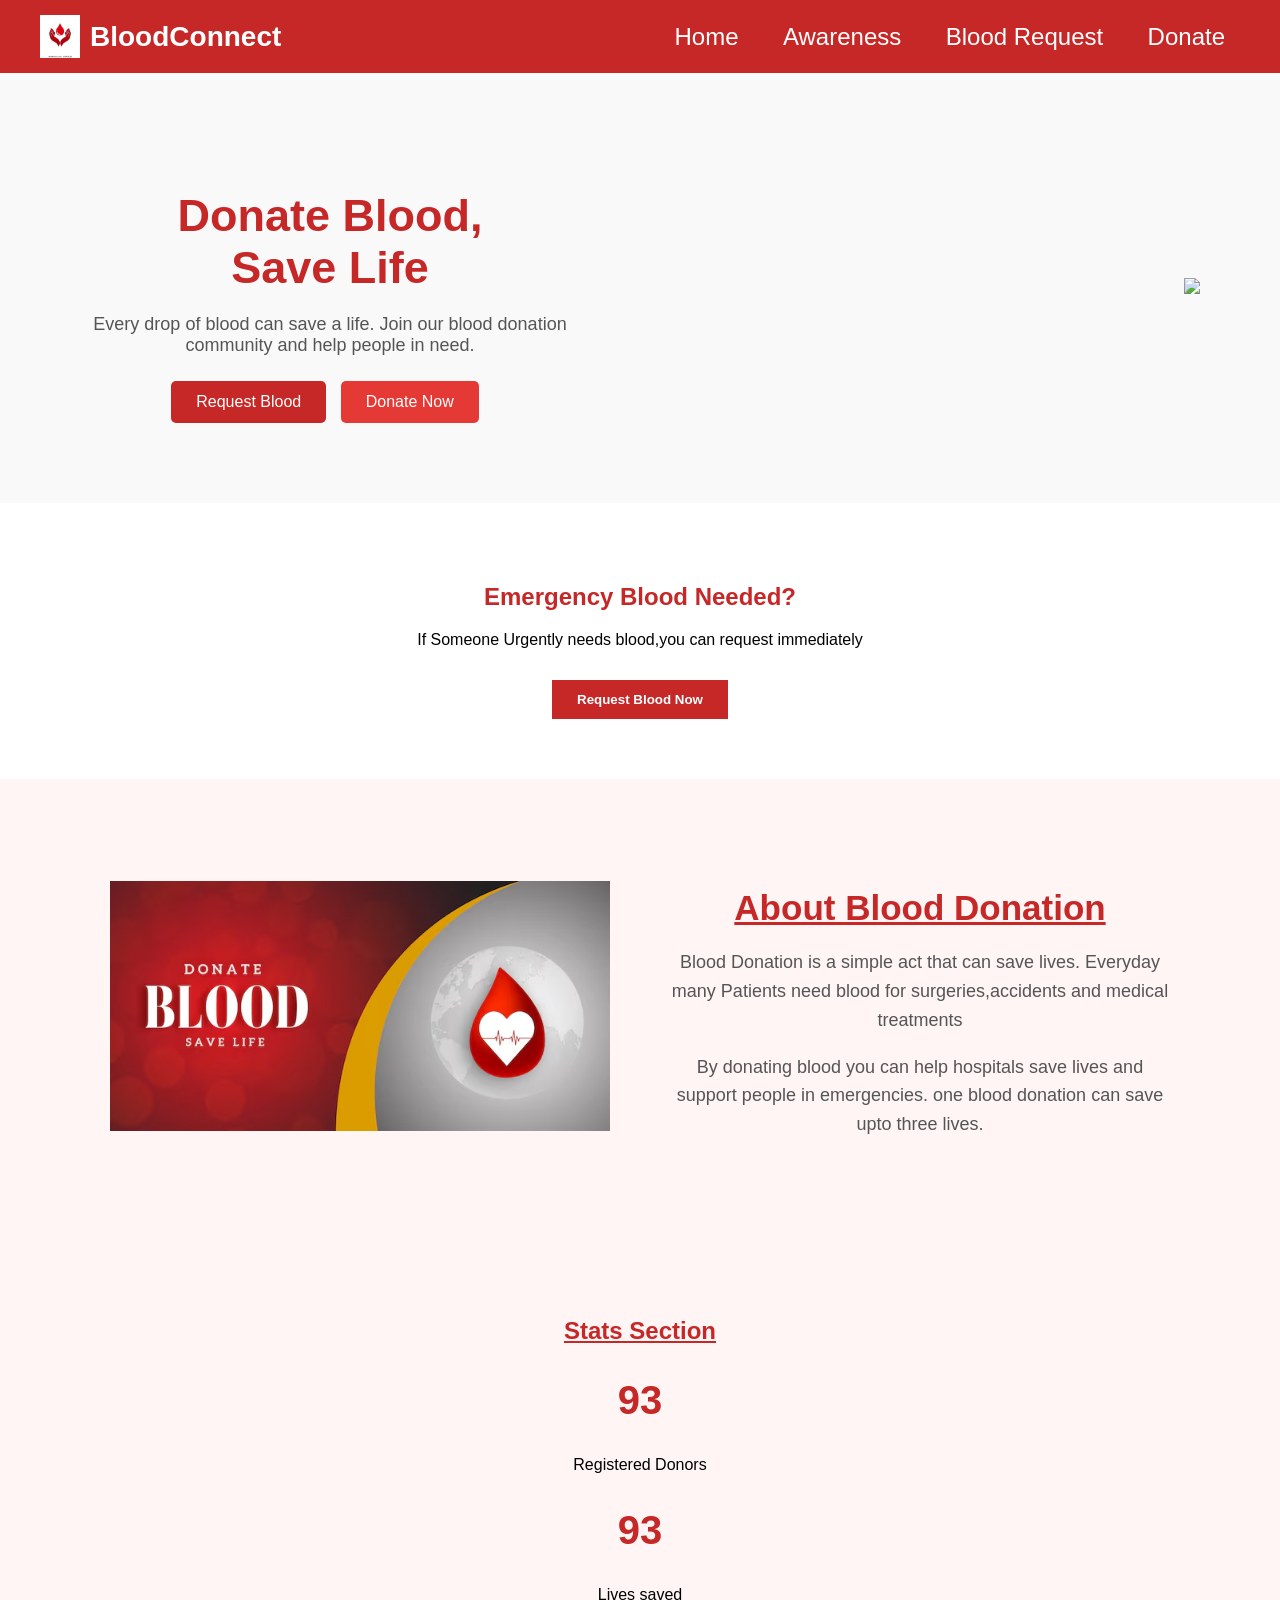
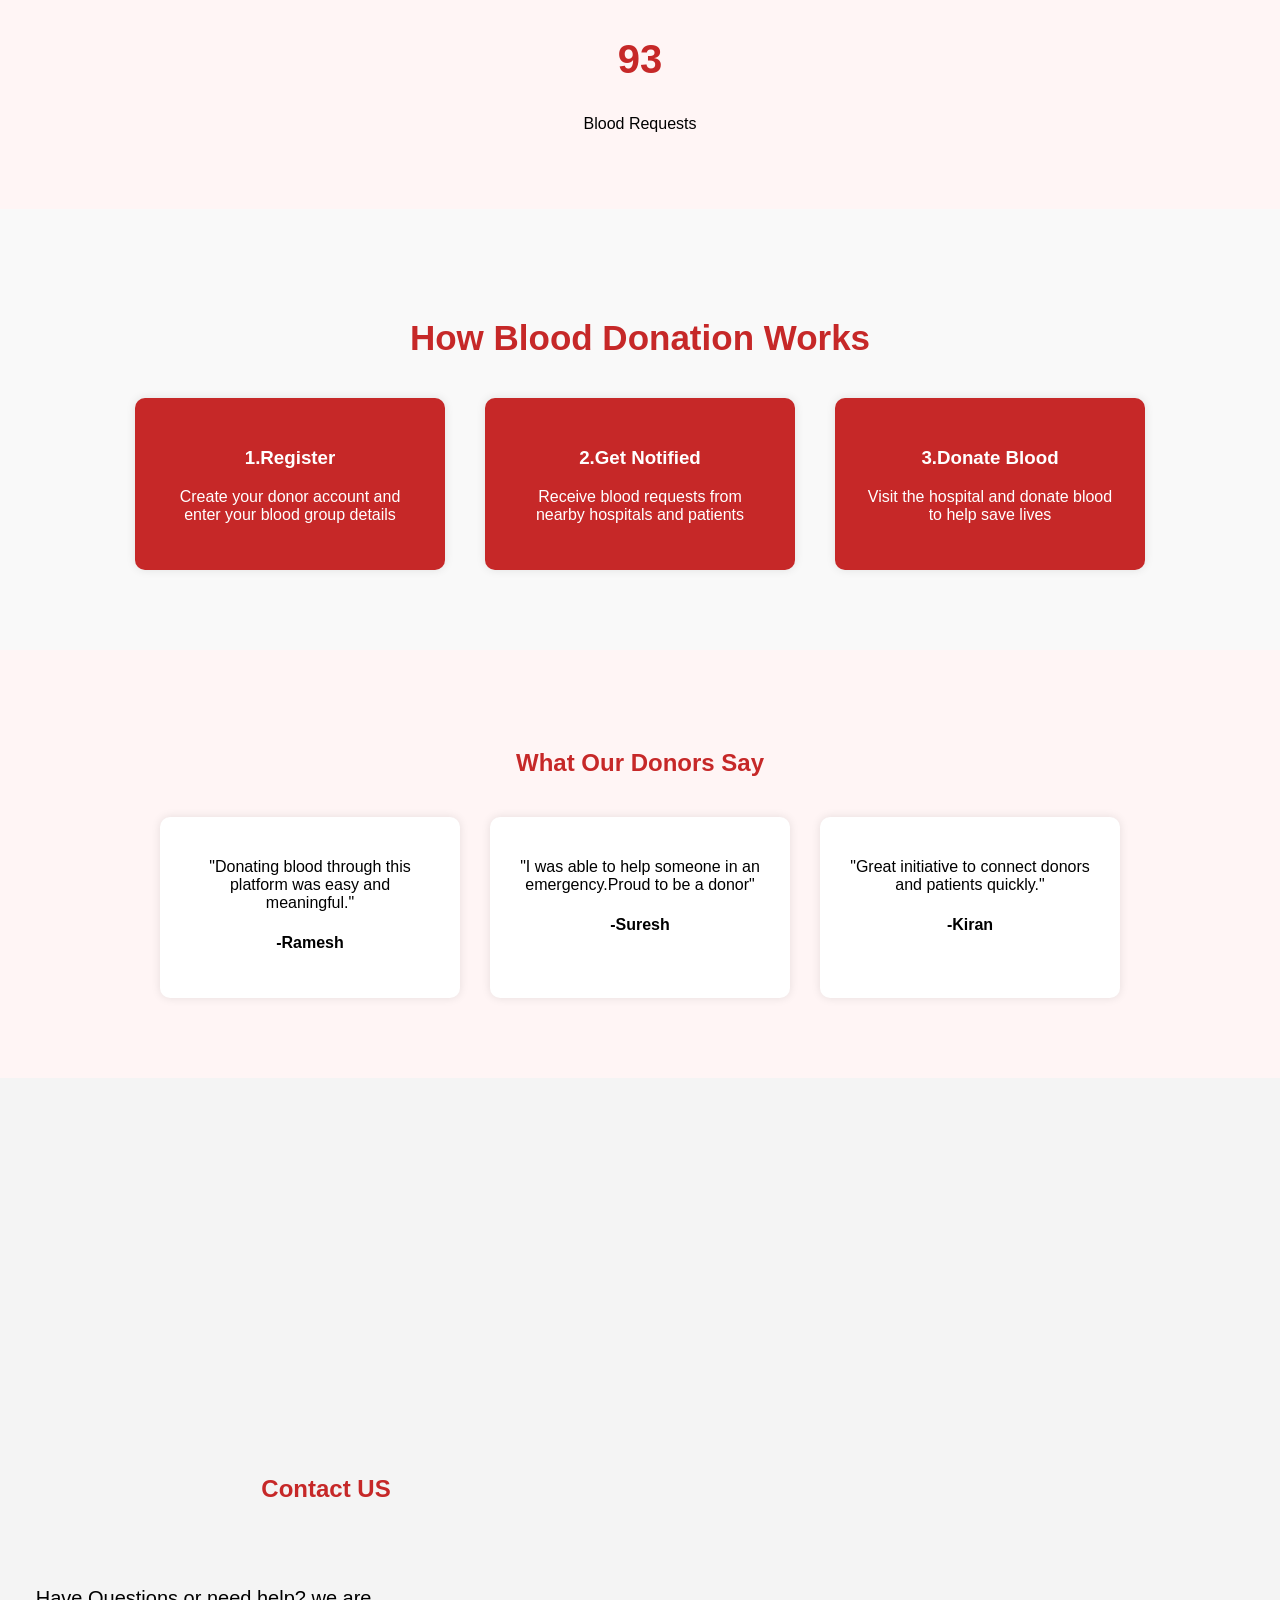
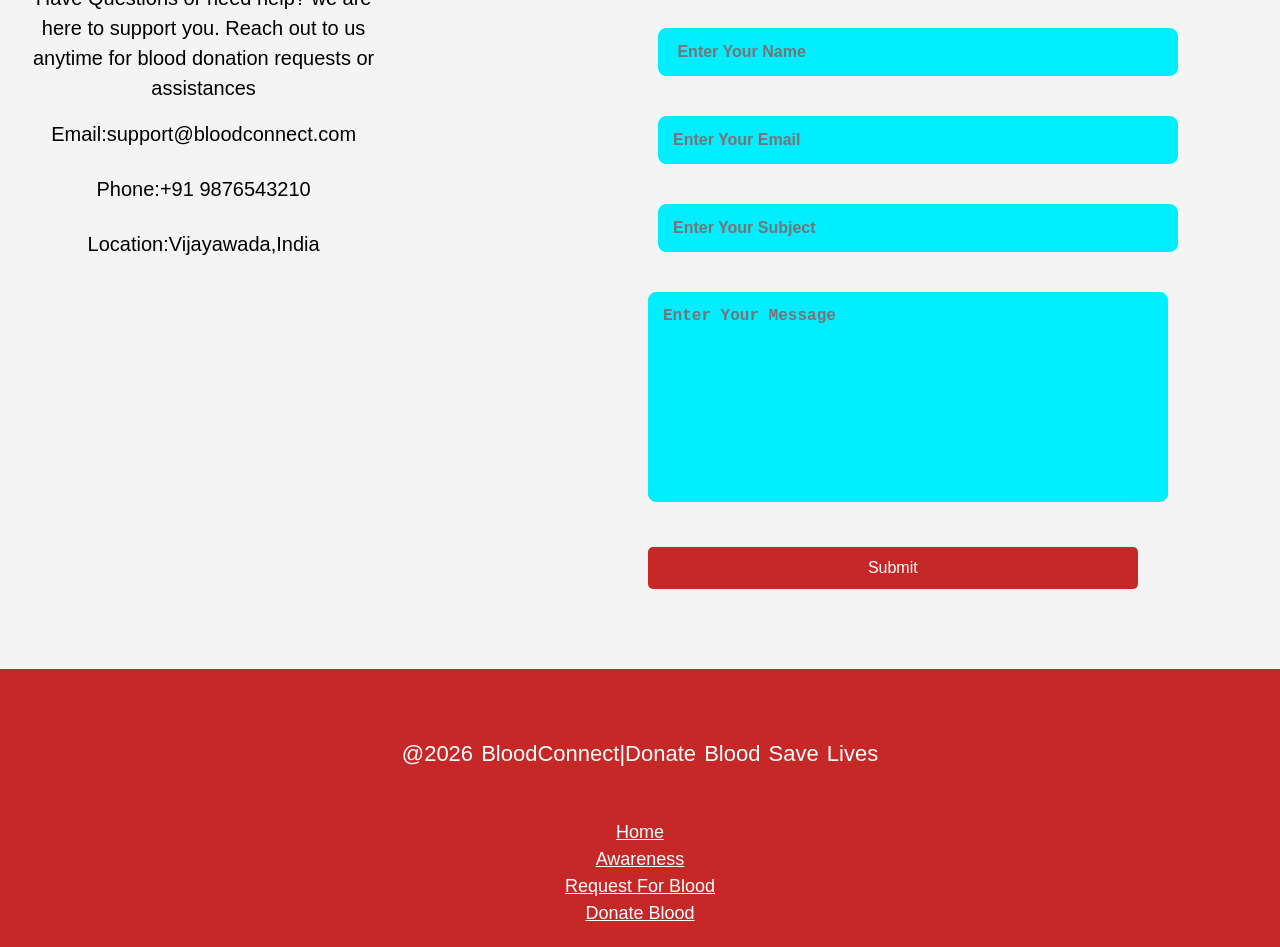
==== index.html @ 50e5bfc8 "Add files via upload" ====
<!DOCTYPE html>
<html>

<head>
    <title>Home</title>
    <link rel="stylesheet" href="style.css">
</head>

<body class="box-2">

    <nav class="navbar">
        <div class="logo">
            <img src="images/blood logo.webp" width="40">
            <span style="font-size:28px;">BloodConnect</span>
        </div>
        <div class="menu">
            <a href="index.html">Home</a>
            <a href="awareness.html">Awareness</a>
            <a href="request.html">Blood Request</a>
            <a href="donate.html">Donate</a>
        </div>

    </nav>

    <section class="hero">

        <div class="hero-left">

            <h1>Donate Blood,<br>Save Life</h1>

            <p>
                Every drop of blood can save a life.
                Join our blood donation community and help people in need.
            </p>

            <a href="request.html"><button class="btn1">Request Blood</button></a>
            <a href="donate.html"><button class="btn2">Donate Now</button></a>

        </div>

        <div class="hero-right">

            <img src="https://img.freepik.com/free-vector/blood-donation-concept-illustration_114360-1101.jpg">

        </div>

    </section>

    <section class="emergency">
        <h2>Emergency Blood Needed?</h2>
        <p>If Someone Urgently needs blood,you can request immediately</p>
        <a href="request.html"><button class="btn3">Request Blood Now</button></a>
    </section>

    <section class="about">
        <div class="about-image">
            <img src="images/blood.avif">
        </div>
        <div class="about-text">
            <h2>About Blood Donation</h2>
            <p>Blood Donation is a simple act that can save lives.
                Everyday many Patients need blood for surgeries,accidents and medical treatments
            </p>
            <p>
                By donating blood you can help hospitals save lives and support people in emergencies.
                one blood donation can save upto three lives.
            </p>
        </div>
    </section>

    <section class="stats">

        <h1>Stats Section</h1>

        <div class="stat">
            <h2 id="donors">0</h2>
            <p>Registered Donors</p>
        </div>

        <div class="stat">
            <h2 id="lives">0</h2>
            <p>Lives saved</p>
        </div>

        <div class="stat">
            <h2 id="requests">0</h2>
            <p>Blood Requests</p>
        </div>

    </section>

    <section class="process">
        <h2>How Blood Donation Works</h2>
        <div class="steps">
            <div class="step">
                <h3>1.Register</h3>
                <p>Create your donor account and enter your blood group details</p>
            </div>

            <div class="step">
                <h3>2.Get Notified</h3>
                <p>Receive blood requests from nearby hospitals and patients</p>
            </div>

            <div class="step">
                <h3>3.Donate Blood</h3>
                <p>Visit the hospital and donate blood to help save lives</p>
            </div>
        </div>

    </section>

    <section class="testinomials">
        <h1>What Our Donors Say</h1>
        <div class="reviews">
            <div class="review">
                <p>"Donating blood through this platform was easy and meaningful."</p>
                <h4>-Ramesh</h4>
            </div>

            <div class="review">
                <p>"I was able to help someone in an emergency.Proud to be a donor"</p>
                <h4>-Suresh</h4>
            </div>

            <div class="review">
                <p>"Great initiative to connect donors and patients quickly."</p>
                <h4>-Kiran</h4>
            </div>

        </div>
    </section>


    <section class="contact" id="contact">


        <div class="contact-text">
            <h1>Contact US</h1>
            <p style="max-width:500px;font-size:20px;margin-bottom:20px;color:#000;line-height:1.5;">Have Questions or
                need help? we are here to support you.
                Reach out to us anytime for blood donation requests or assistances
            </p>
            <p>Email:support@bloodconnect.com</p>
            <p>Phone:+91 9876543210</p>
            <p>Location:Vijayawada,India</p>
        </div>

        <div class="contact-form">
            <form action="" id="contact-form">
                <input type="text" name="name" placeholder=" Enter Your Name" required>
                <input type="email" name="email" placeholder="Enter Your Email" required>

                <input type="text" placeholder="Enter Your Subject">
                <textarea name="message" id="" cols="43" rows="10" placeholder="Enter Your Message" required></textarea>
                <button type="submit" value="submit" class="submit">Submit</button>
            </form>
            <p id="success" class="sent"> Message Sent Successfully</p>
        </div>
    </section>

    <footer class="footer">
        <p>@2026 BloodConnect|Donate Blood Save Lives</p>
        <a href="home.html">Home</a><br>
        <a href="awareness.html">Awareness</a><br>
        <a href="request.html">Request For Blood</a><br>
        <a href="donate.html">Donate Blood</a>
    </footer>



    <script src="script.js"></script>

    <script src="https://cdn.jsdelivr.net/npm/@emailjs/browser@3/dist/email.min.js"></script>

    <script>
        document.addEventListener("DOMContentLoaded", function () {

            emailjs.init("cE0_4J6niQsCEkJBe");

            const form = document.getElementById("contact-form");
            const success = document.getElementById("success");

            form.addEventListener("submit", function (e) {
                e.preventDefault();

                emailjs.sendForm(
                    "service_7032yjq",
                    "template_kaqwc3i",
                    form
                ).then(() => {


                    success.style.display = "block";
                    success.innerHTML = "Message sent successfully!";
                    success.style.color = "#c62828";

                    form.reset();

                    setTimeout(() => {
                        success.style.display == "none";
                    }, 4000);

                }).catch((error) => {
                    console.error("EmailJS error:", error);
                    success.innerHTML = "Message failed!";
                    success.style.color = "red";
                });

            });


        });
    </script>

</body>

</html>
---- style.css ----
body {
    font-family: Arial;
    text-align: center;
    background: #f4f4f4;
}

.box-2 {
    margin: 0;
    font-family: arial;
    background: #f4f4f4;
}

.box {
    color: white;
}

.box p a {
    color: black;
}
.box button{
   
    margin:15px auto;
    border:none;
    cursor:pointer;
    
}
.box button:hover{
    background:blue;
}


.box-1 {
    color: black;
}
.box-1 button:hover{
    color:#c62828;
}


nav {
    background: #c62828;
    padding: 15px;
    text-align: center;
}

nav a {
    color: white;
    margin: 15px;
    text-decoration: none;
    font-weight: bold;
    font-size: 18px;
}

.main {
    display: flex;
    align-items: center;
    justify-content: center;
    gap: 50px;
    padding: 50px;
}

.image img {
    width: 600px;
}

.content {
    max-width: 500px;
}

.content h1 {
    color: #c62828;
}

ul {
    line-height: 1.8;
}


input {
    padding: 10px;
    margin: 10px;
    width: 250px;
    background:#0ef;
    color:black;
}

select {
    padding: 10px;
    margin: 10px;
    width: 280px;
    background:#0ef;
    
}

button {
    padding: 10px 20px;
    background: red;
    color: white;
    border: none;
    cursor: pointer;
}

.navbar {
    display: flex;
    justify-content: space-between;
    align-items: center;
    background: #c62828;
    padding: 15px 40px;
}

.logo {
    color: white;
    font-size: 22px;
    font-weight: bold;
    display: flex;
    align-items: center;
    gap: 10px;
}

.menu a {
    color: white;
    text-decoration: none;
    margin-left: 25px;
    font-size: 24px;
    font-weight: 500;
}

.menu a:hover {
    text-decoration: underline;
    color: #0ef;
}

.hero {
    display: flex;
    align-items: center;
    justify-content: space-between;
    padding: 80px;
    background: #f9f9f9;
}

.hero-left {
    max-width: 500px;
}

.hero-left h1 {
    font-size: 45px;
    color: #c62828;
    margin-bottom: 20px;
}

.hero-left p {
    font-size: 18px;
    margin-bottom: 25px;
    color: #555;
}

.hero-left button {
    padding: 12px 25px;
    border: none;
    border-radius: 5px;
    cursor: pointer;
    font-size: 16px;
    margin-right: 10px;
}

.btn1 {
    background: #c62828;
    color: white;
}

.btn2 {
    background: #e53935;
    color: white;
}

.hero-right img {
    width: 420px;
}

.about {
    display: flex;
    align-items: center;
    justify-content: center;
    gap: 60px;
    padding: 80px;
    background: #fff5f5;
}

.about-image img {
    width: 500px;
}

.about-text {
    max-width: 500px;
}

.about-text h2 {
    font-size: 35px;
    color: #c62828;
    margin-bottom: 20px;
    text-decoration: underline;
}

.about-text p {
    font-size: 18px;
    line-height: 1.6;
    color: #555;
}

.stats {

    justify-content: center;
    gap: 40px;
    padding: 60px;
    background: #fff5f5;
}

.stats h1 {
    color: #c62828;
    text-decoration: underline;
}

.card {
    display: inline-block;
    background: white;
    padding: 30px;
    gap: 30px;
    text-align: left;
    border-radius: 10px;
    box-shadow: 0 0 10px rgba(0, 0, 0, 0.1);
}

.card h2 {
    color: #c62828;
    font-size: 35px;
}

.process {
    text-align: center;
    padding: 80px;
    background: #f9f9f9;
}

.process h2 {
    font-size: 35px;
    color: #c62828;
    margin-bottom: 40px;
}

.steps {
    display: flex;
    justify-content: center;
    gap: 40px;
}

.step {
    background: #c62828;
    color: white;
    padding: 30px;
    border-radius: 10px;
    width: 250px;
    box-shadow: 0 0 10px rgba(0, 0, 0, 0.1);
}

.testinomials {
    padding: 80px;
    background: #fff5f5;
    text-align: center;
}

.reviews {
    display: flex;
    justify-content: center;
    gap: 30px;
    margin-top: 40px;
}

.review {
    background: white;
    padding: 25px;
    width: 250px;
    border-radius: 10px;
    box-shadow: 0 0 10px rgba(0, 0, 0, 0.1);
}

.contact {
    display: grid;
    grid-template-columns: repeat(2, 1fr);
    justify-content: space-between;
    align-items: center;
    gap: 1rem;
    padding: 40px 20px;


}


.precautions {
    padding: 80px;
    background: #f9f9f9;
    text-align: center;
}

.precautions h2 {
    color: #c62828;
    margin-bottom: 40px;
    font-size: 32px;
}

.previous-cards {
    display: flex;
    justify-content: center;
    gap: 30px;
    flex-wrap: wrap;

}

.p-card {
    background: white;
    padding: 25px;
    width: 220px;
    border-radius: 10px;
    box-shadow: 0 0 10px rgba(0, 0, 0, 0.1);
}

.p-card:hover {
    background: #c62828;
    color: white;
}

.p-card h3:hover {
    color: white;
}

.p-card h3 {
    color: #000;
    margin-bottom: 10px;

}

.eligibility {
    padding: 80px;
    text-align: center;
    background: #fff5f5;
}

.eligibility h1 {
    color: #c62828;
    margin-bottom: 20px;
}

.eligibility h1:hover {
    color: blue;
}

.eligibilty-box {
    display: flex;
    justify-content: center;
    align-items: center;
    gap: 30px;
    flex-wrap: wrap;
    max-width: 900px;
    margin: 30px auto;

}

.box {
    flex: 1;
    width: 350px !important;
    border-radius: 10px;
    padding: 25px;
    text-align: left;
    box-shadow: 0 0 10px rgba(0, 0, 0, 0.1);
    margin-left: 500px;
}

.box h2 {
    color: #c62828;
    margin-bottom: 15px;
}

.box ul {
    line-height: 1.8;
    color: black;
}

.benefits {
    padding: 80px;
    text-align: center;
    background: #f9f9f9;
}

.benefit-cards {
    display: flex;
    justify-content: center;
    gap: 30px;
}

.b-card {
    background: white;
    padding: 25px;
    width: 230px;
    border-radius: 10px;
    margin-top: 40px;
    box-shadow: 0 0 10px rgba(0, 0, 0, 0.1);
}

.b-card:hover {
    background: #c62828;
    color: white;
}

.faq {
    padding: 80px;
    background: #fff5f5;
    text-align: center;
}

.faq-box {
    max-width: 600px;
    margin: auto;
    text-align: left;
    line-height: 1.8;
    margin-top: 40px;
}

.emergency {
    background: white;
    color: black;
    text-align: center;
    padding: 60px;
}

.emergency button {
    background: #c62828;
    ;
    color: white;
    padding: 12px 25px;
    border: none;
    margin-top: 15px;
    cursor: pointer;
    font-weight: bold;
}

.stat h2 {
    font-size: 40px;
    color: #c62828;
}

.stat {
    text-align: center;

}

.footer {
    text-align: center;
    padding: 20px;
    background: #c62828;
    color: white;
}

.step:hover {
    color: black;
    background: #0ef;
}

.btn1:hover {
    background: #0ef;
    color: black;
}

.btn2:hover {
    background: blue;
    color: white;
}


.btn3:hover {
    background: #0ef;
    color: black;
}

.review:hover {
    background: crimson;
    color: white;
}

.contact-text h1:hover {
    color: blue;
}

.logo span:hover {
    color: cyan;
}

.card:hover {
    background: #c62828;
    color: white;
}

.about-text h2:hover {
    color: blue;
}

.stats h1:hover {
    color: blue;
}

.process h2:hover {
    color: blue;
}


.testinomials h1 {
    color: #c62828;
}

.testinomials h1:hover {
    color: blue;
}

.hero-left h1:hover {
    color: blue;
}

.emergency h2 {
    color: #c62828;
}

.emergency h2:hover {
    color: blue;
}

.contact-text h1 {
    margin: 15px 0;
    color: #c62828;
    text-align: center;
    align-items: center;

    font-weight: 600;
    margin-bottom: 80px;
}

.contact-text p {
    color: black;
    font-size: 20px;
    line-height: 25 px;
    margin-bottom: 2rem;
    width: 60%;
}

.contact-form {
    margin-top: 500px;
    margin-bottom: 40px;
}

.contact-form form {
    display: flex;
    flex-direction: column;
    gap: 15px;
    position: relative;
    width: 80%;
    color: black;
}

.contact-form form input,
.contact-form form textarea,
input,
textarea {
    background-color: #0ef !important;
    color: blackj !important;
    border: 1px solid #0ef !important;
}

.contact-form form input,
.contact-form form textarea {
    border: 1px solid #0ef;
    border-radius: 8px;
    outline: none;
    width: 100%;
    padding: 14px;
    background: black;
    backdrop-filter: blur(5px);
    color: white;
    font-size: 16px;
    font-weight: 600;
    margin-bottom: 15px;
    border-radius: 8px;
}

.contact-form form input:placeholder,
.contact-form textarea:placeholder {
    color: black;
}

.contact-form textarea {
    resize: none;
    height: 180px;
}

.contact-form form .send {
    width: 100%;
    display: inline-block;
    padding: 14px 60px;
    background: #fff;
    border-radius: 40px;
    border: none;
    cursor: pointer;
    font-size: 16px;
    color: black;
    letter-spacing: 1px;
    text-decoration: none;
    font-weight: 600;
    opacity: 0;
    animation: slideTop 1s ease forwards;
    animation-delay: 2s;
    box-shadow: 0 0 5px blue,
        0 0 25px;

}

.contact-form form .send:hover {
    box-shadow: 0 0 5px blue,
        0 0 25px blue, 0 0 50px blue,
        0 0 100px blue, 0 0 200px blue;
}

.submit {
    background: #c62828;
    color: white;
    padding: 12px;
    width: 100%;
    border: none;
    border-radius: 5px;
    font-size: 16px;
    cursor: pointer;
    margin-top: 15px;
}

.submit:hover {
    background: #e53935;
}

.sent {
    display: none;
    font-size: 18px;
    font-weight: 600;
    margin-top: 15px;
    text-align: center;
    letter-spacing: 1px;
    color: #c62828;
}

.footer p {
    background: #c62828;
    padding: 30px;
    font-size: 22px;
    color: white;
    word-spacing: 2px;
}

.footer a {
    color: white;
    font-size: 18px;
    line-height: 1.5;
}

.footer a:hover {
    color: black;
}

.footer p:hover {
    color: black;
}

.benefits h1 {
    color: #c62828;
}

.benefits h1:hover {
    color: blue;
}

.precautions h2:hover {
    color: blue;
}

.faq h1 {
    color: #c62828;
}

.faq h1:hover {
    color: blue;
}

textarea {
    width:260px;
    padding: 10px;
    margin-top: 10px;
}

.donate-form{
    width:400px;
    margin:auto;
}
.donate-form input,
.donate-form select,
.donate-form textarea{
    width:100%;
    padding:10px;
    margin:10px 0;
    border-radius:5px;
    border:1px solid #ccc;
}
.donor-list {
    display: flex;
    justify-content: center;
    gap: 20px;
    margin-top: 20px;
    flex-wrap: wrap;
}

@media (max-width:768px){

.eligibility-box{
flex-direction:column;
align-items:center;
}

.previous-cards{
grid-template-columns:1fr;
}

.benefit-cards{
flex-direction:column;
align-items:center;
}

}

@media (max-width: 768px){


.navbar{
flex-direction:column;
align-items:center;
gap:10px;
}

.menu{
display:flex;
flex-direction:column;
gap:10px;
}


h2{
text-align:center;
font-size:22px;
margin-top:20px;
}


.request-form{
width:90%;
margin:20px auto;
padding:15px;
}


.request-form input,
.request-form select,
.request-form textarea{
width:100%;
font-size:14px;
}


.request-form button{
width:100%;
font-size:14px;
}


#donorList{
display:flex;
flex-direction:column;
align-items:center;
gap:15px;
}


.donor-card{
width:90%;
padding:15px;
}


.footer{
text-align:center;
}

.footer a{
display:block;
margin:5px 0;
}

}

@media (max-width:768px){


.navbar{
flex-direction:column;
align-items:center;
gap:10px;
}

.menu{
flex-direction:column;
gap:10px;
}


h2{
text-align:center;
font-size:22px;
margin-top:20px;
}


.donate-form{
width:90%;
padding:15px;
}


.donate-form input,
.donate-form select,
.donate-form textarea{
font-size:14px;
}


.donate-form button{
font-size:14px;
}


.footer{
text-align:center;
}

.footer a{
display:block;
margin:5px 0;
}

}

@media (max-width:768px){


.navbar{
flex-direction:column;
align-items:center;
gap:10px;
padding:10px;
}

.menu{
display:flex;
flex-direction:column;
gap:10px;
}


.hero{
flex-direction:column;
text-align:center;
padding:30px 15px;
}

.hero-left{
max-width:100%;
}

.hero-left h1{
font-size:26px;
}

.hero-right img{
width:90%;
margin-top:20px;
}


.emergency{
padding:30px 15px;
}


.about{
flex-direction:column;
text-align:center;
padding:30px 15px;
}

.about-image img{
width:90%;
}


.stats{
display:flex;
flex-direction:column;
gap:20px;
padding:30px 15px;
}


.steps{
flex-direction:column;
gap:20px;
}


.reviews{
flex-direction:column;
gap:20px;
}


.contact{
flex-direction:column;
text-align:center;
padding:30px 15px;
}

.contact-form{
width:90%;
margin:auto;
}


.footer{
text-align:center;
}

.footer a{
display:block;
margin:5px 0;
}

}

@media (max-width:480px){

.hero-left h1{
font-size:22px;
}

.hero-left p{
font-size:14px;
}

.contact-text p{
font-size:14px;
}

}

@media (max-width:768px){


.navbar{
flex-direction:column;
align-items:center;
gap:10px;
}

.menu{
flex-direction:column;
gap:10px;
}


.eligibility-box{
flex-direction:column;
align-items:center;
}

.benefit-cards{
flex-direction:column;
align-items:center;
}


.previous-cards{
grid-template-columns:1fr;
}


.faq-box{
padding:0 10px;
}


.footer{
text-align:center;
}

.footer a{
display:block;
margin:5px 0;
}

}

@media (max-width:480px){

.box{
padding:20px;
}

.box h2{
font-size:20px;
}

}

@media (max-width:480px){

.box-1{
padding:20px;
}

.box-1 h2{
font-size:20px;
}

}
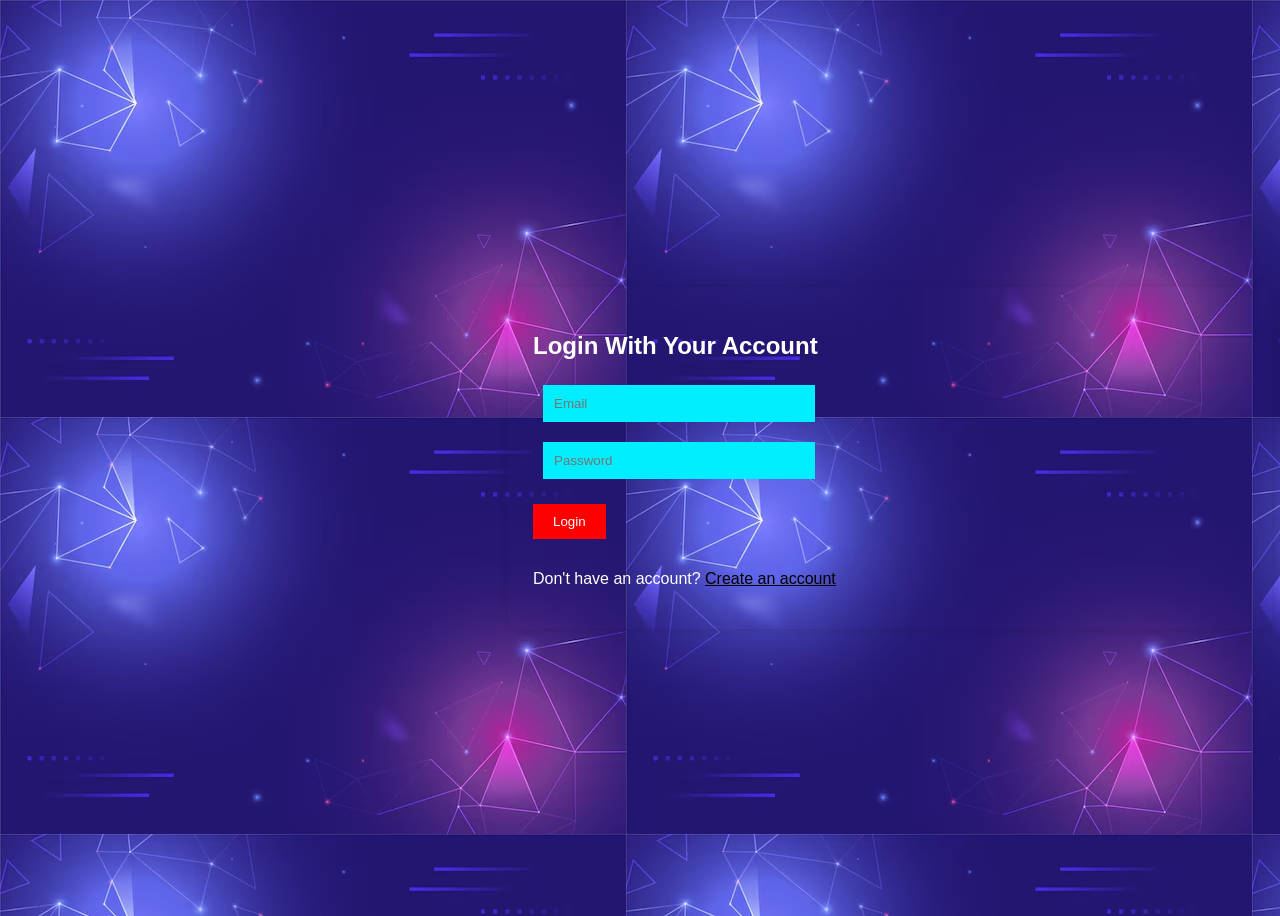
==== commit e214789d: "Add files via upload" ====
--- a/index.html
+++ b/index.html
@@ -1,218 +1,29 @@
 <!DOCTYPE html>
 <html>
-
 <head>
-    <title>Home</title>
-    <link rel="stylesheet" href="style.css">
+<title>Login</title>
+<link rel="stylesheet" href="style.css">
 </head>
 
-<body class="box-2">
+<body style="background-image:url('images/login\ -page.avif');height:100vh;display:flex;justify-content:center;align-items:center;">
 
-    <nav class="navbar">
-        <div class="logo">
-            <img src="images/blood logo.webp" width="40">
-            <span style="font-size:28px;">BloodConnect</span>
-        </div>
-        <div class="menu">
-            <a href="index.html">Home</a>
-            <a href="awareness.html">Awareness</a>
-            <a href="request.html">Blood Request</a>
-            <a href="donate.html">Donate</a>
-        </div>
+<div class="box">
 
-    </nav>
+<h2 style="color:white;">Login With Your Account</h2>
 
-    <section class="hero">
+<input type="email" id="email" placeholder="Email"><br>
+<input type="password" id="password" placeholder="Password"><br>
 
-        <div class="hero-left">
+<button onclick="login()">Login</button>
 
-            <h1>Donate Blood,<br>Save Life</h1>
+<p>
+Don't have an account?
+<a href="register.html">Create an account</a>
+</p>
 
-            <p>
-                Every drop of blood can save a life.
-                Join our blood donation community and help people in need.
-            </p>
+</div>
 
-            <a href="request.html"><button class="btn1">Request Blood</button></a>
-            <a href="donate.html"><button class="btn2">Donate Now</button></a>
-
-        </div>
-
-        <div class="hero-right">
-
-            <img src="https://img.freepik.com/free-vector/blood-donation-concept-illustration_114360-1101.jpg">
-
-        </div>
-
-    </section>
-
-    <section class="emergency">
-        <h2>Emergency Blood Needed?</h2>
-        <p>If Someone Urgently needs blood,you can request immediately</p>
-        <a href="request.html"><button class="btn3">Request Blood Now</button></a>
-    </section>
-
-    <section class="about">
-        <div class="about-image">
-            <img src="images/blood.avif">
-        </div>
-        <div class="about-text">
-            <h2>About Blood Donation</h2>
-            <p>Blood Donation is a simple act that can save lives.
-                Everyday many Patients need blood for surgeries,accidents and medical treatments
-            </p>
-            <p>
-                By donating blood you can help hospitals save lives and support people in emergencies.
-                one blood donation can save upto three lives.
-            </p>
-        </div>
-    </section>
-
-    <section class="stats">
-
-        <h1>Stats Section</h1>
-
-        <div class="stat">
-            <h2 id="donors">0</h2>
-            <p>Registered Donors</p>
-        </div>
-
-        <div class="stat">
-            <h2 id="lives">0</h2>
-            <p>Lives saved</p>
-        </div>
-
-        <div class="stat">
-            <h2 id="requests">0</h2>
-            <p>Blood Requests</p>
-        </div>
-
-    </section>
-
-    <section class="process">
-        <h2>How Blood Donation Works</h2>
-        <div class="steps">
-            <div class="step">
-                <h3>1.Register</h3>
-                <p>Create your donor account and enter your blood group details</p>
-            </div>
-
-            <div class="step">
-                <h3>2.Get Notified</h3>
-                <p>Receive blood requests from nearby hospitals and patients</p>
-            </div>
-
-            <div class="step">
-                <h3>3.Donate Blood</h3>
-                <p>Visit the hospital and donate blood to help save lives</p>
-            </div>
-        </div>
-
-    </section>
-
-    <section class="testinomials">
-        <h1>What Our Donors Say</h1>
-        <div class="reviews">
-            <div class="review">
-                <p>"Donating blood through this platform was easy and meaningful."</p>
-                <h4>-Ramesh</h4>
-            </div>
-
-            <div class="review">
-                <p>"I was able to help someone in an emergency.Proud to be a donor"</p>
-                <h4>-Suresh</h4>
-            </div>
-
-            <div class="review">
-                <p>"Great initiative to connect donors and patients quickly."</p>
-                <h4>-Kiran</h4>
-            </div>
-
-        </div>
-    </section>
-
-
-    <section class="contact" id="contact">
-
-
-        <div class="contact-text">
-            <h1>Contact US</h1>
-            <p style="max-width:500px;font-size:20px;margin-bottom:20px;color:#000;line-height:1.5;">Have Questions or
-                need help? we are here to support you.
-                Reach out to us anytime for blood donation requests or assistances
-            </p>
-            <p>Email:support@bloodconnect.com</p>
-            <p>Phone:+91 9876543210</p>
-            <p>Location:Vijayawada,India</p>
-        </div>
-
-        <div class="contact-form">
-            <form action="" id="contact-form">
-                <input type="text" name="name" placeholder=" Enter Your Name" required>
-                <input type="email" name="email" placeholder="Enter Your Email" required>
-
-                <input type="text" placeholder="Enter Your Subject">
-                <textarea name="message" id="" cols="43" rows="10" placeholder="Enter Your Message" required></textarea>
-                <button type="submit" value="submit" class="submit">Submit</button>
-            </form>
-            <p id="success" class="sent"> Message Sent Successfully</p>
-        </div>
-    </section>
-
-    <footer class="footer">
-        <p>@2026 BloodConnect|Donate Blood Save Lives</p>
-        <a href="home.html">Home</a><br>
-        <a href="awareness.html">Awareness</a><br>
-        <a href="request.html">Request For Blood</a><br>
-        <a href="donate.html">Donate Blood</a>
-    </footer>
-
-
-
-    <script src="script.js"></script>
-
-    <script src="https://cdn.jsdelivr.net/npm/@emailjs/browser@3/dist/email.min.js"></script>
-
-    <script>
-        document.addEventListener("DOMContentLoaded", function () {
-
-            emailjs.init("cE0_4J6niQsCEkJBe");
-
-            const form = document.getElementById("contact-form");
-            const success = document.getElementById("success");
-
-            form.addEventListener("submit", function (e) {
-                e.preventDefault();
-
-                emailjs.sendForm(
-                    "service_7032yjq",
-                    "template_kaqwc3i",
-                    form
-                ).then(() => {
-
-
-                    success.style.display = "block";
-                    success.innerHTML = "Message sent successfully!";
-                    success.style.color = "#c62828";
-
-                    form.reset();
-
-                    setTimeout(() => {
-                        success.style.display == "none";
-                    }, 4000);
-
-                }).catch((error) => {
-                    console.error("EmailJS error:", error);
-                    success.innerHTML = "Message failed!";
-                    success.style.color = "red";
-                });
-
-            });
-
-
-        });
-    </script>
+<script src="script.js"></script>
 
 </body>
-
 </html>
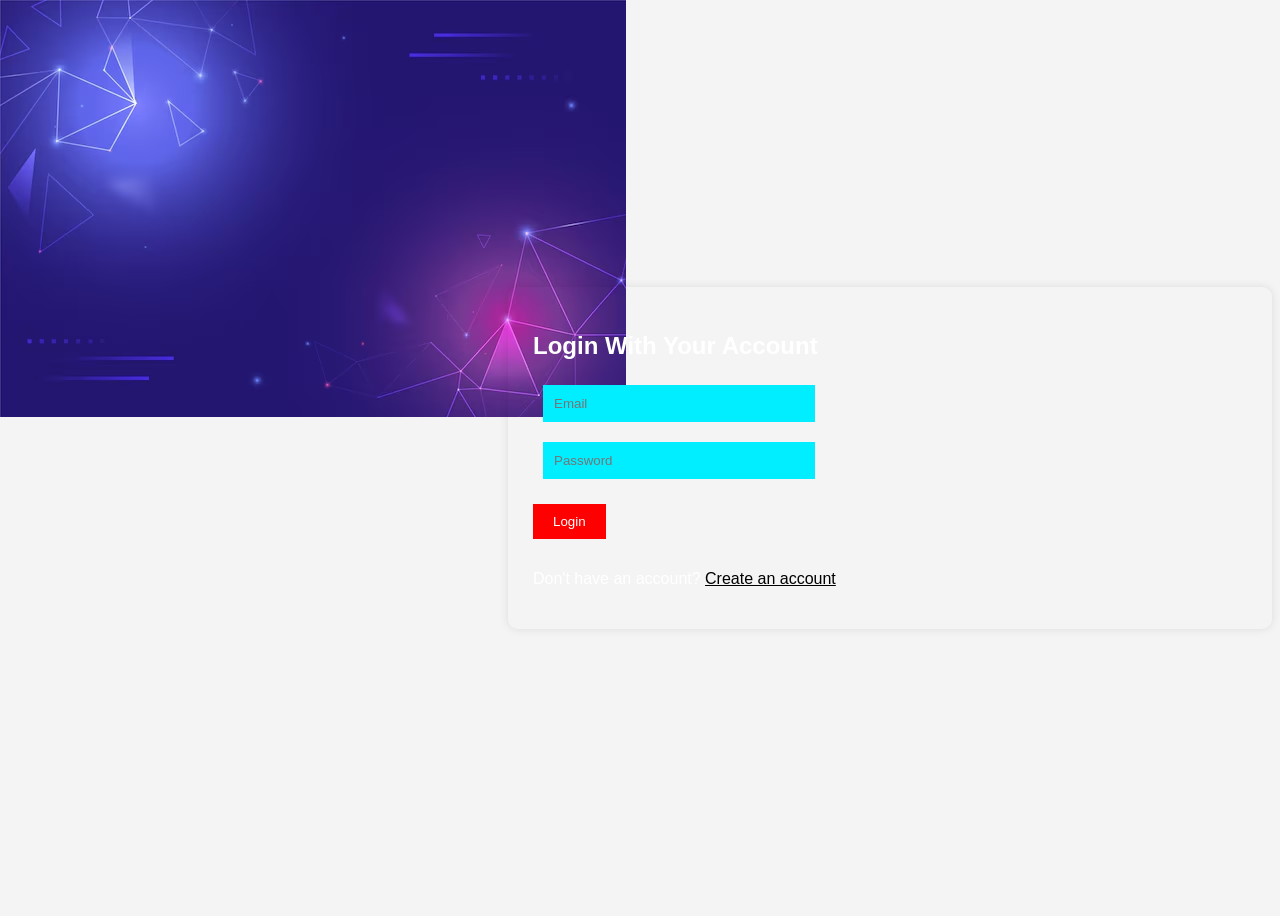
==== commit 1b6826d5: "Update index.html" ====
--- a/index.html
+++ b/index.html
@@ -5,7 +5,7 @@
 <link rel="stylesheet" href="style.css">
 </head>
 
-<body style="background-image:url('images/login\ -page.avif');height:100vh;display:flex;justify-content:center;align-items:center;">
+<body style="background-image:url('images/login\ -page.avif');height:100vh;display:flex;justify-content:center;align-items:center;background-repeat:no-repeat;">
 
 <div class="box">
 
@@ -26,4 +26,4 @@
 <script src="script.js"></script>
 
 </body>
-</html>+</html>
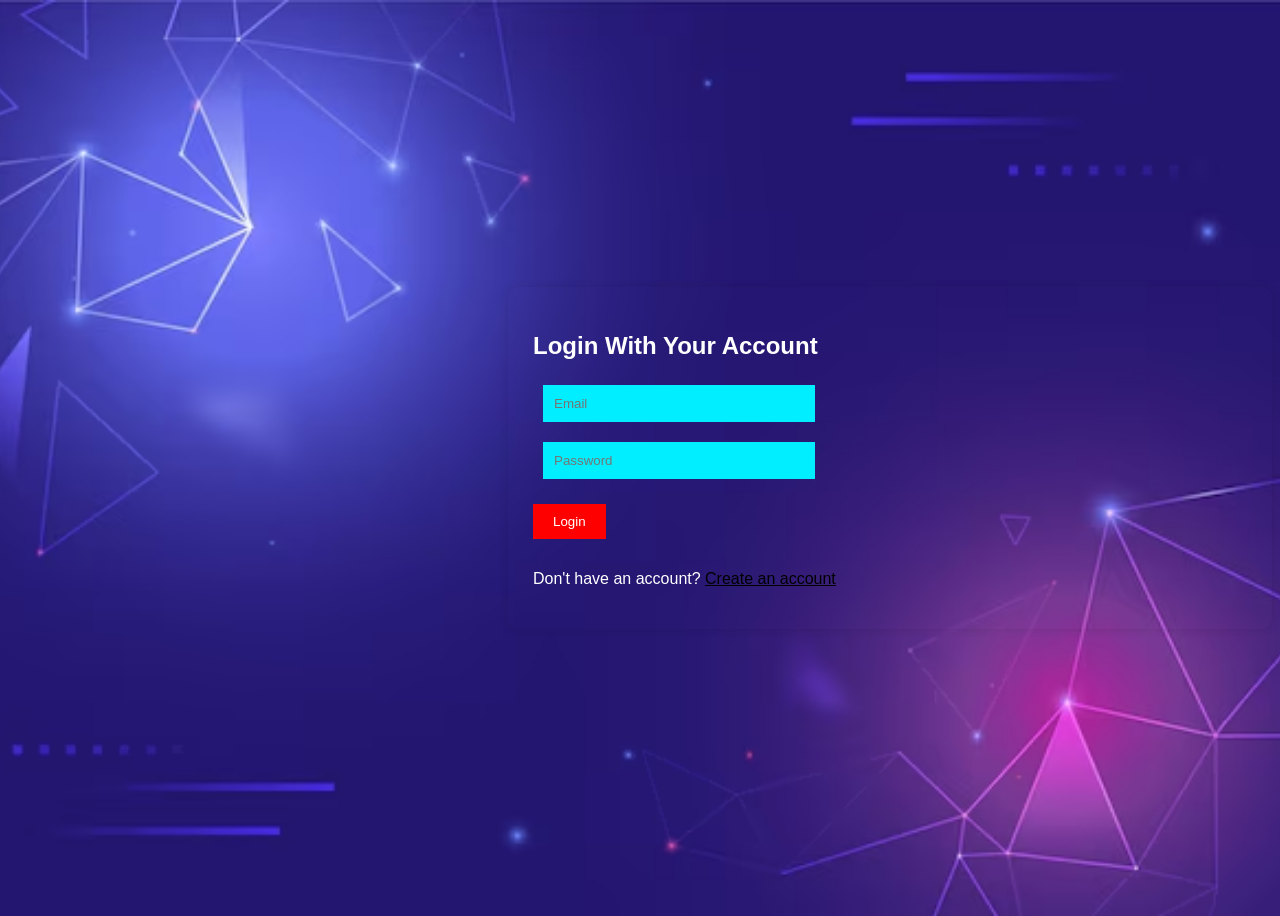
==== commit 58d945fb: "Update index.html" ====
--- a/index.html
+++ b/index.html
@@ -5,7 +5,7 @@
 <link rel="stylesheet" href="style.css">
 </head>
 
-<body style="background-image:url('images/login\ -page.avif');height:100vh;display:flex;justify-content:center;align-items:center;background-repeat:no-repeat;">
+<body style="background-image:url('images/login\ -page.avif');height:100vh;display:flex;justify-content:center;align-items:center;background-repeat:no-repeat;background-position:center;background-size:cover;">
 
 <div class="box">
 
